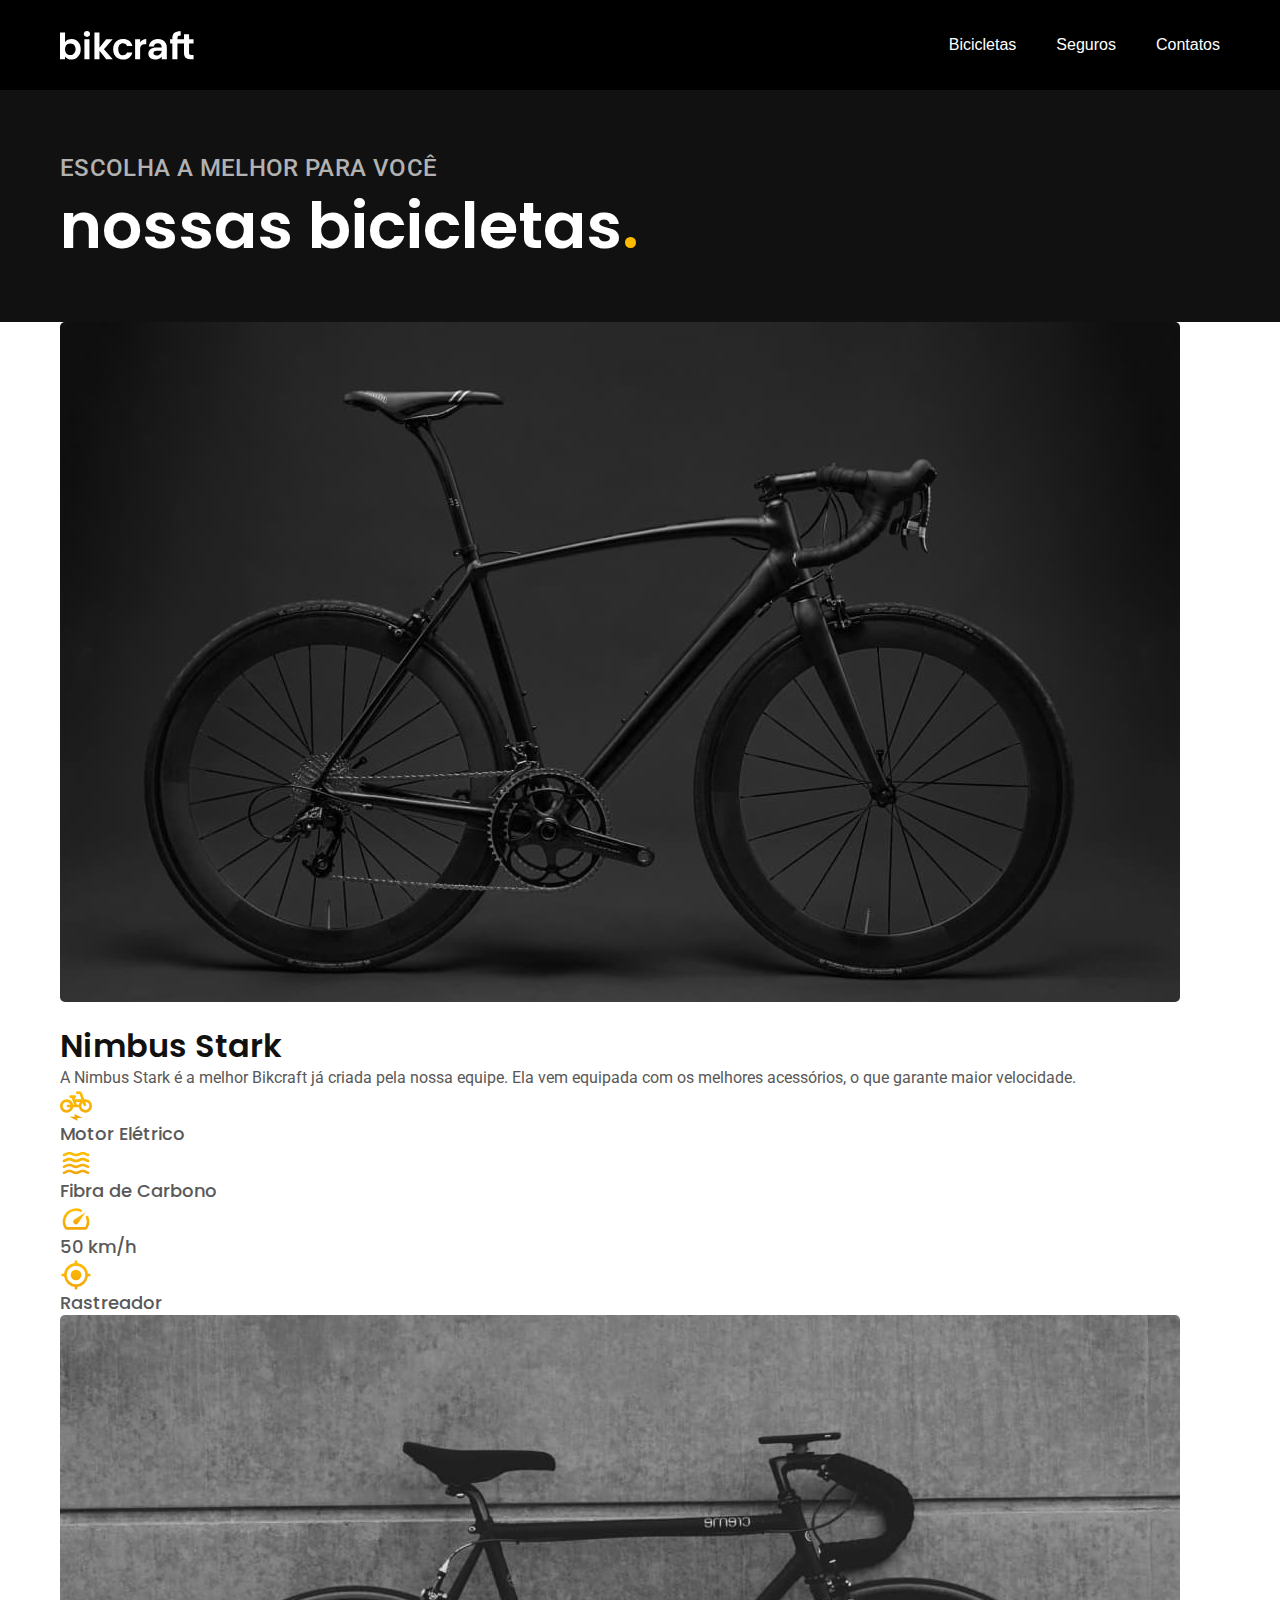
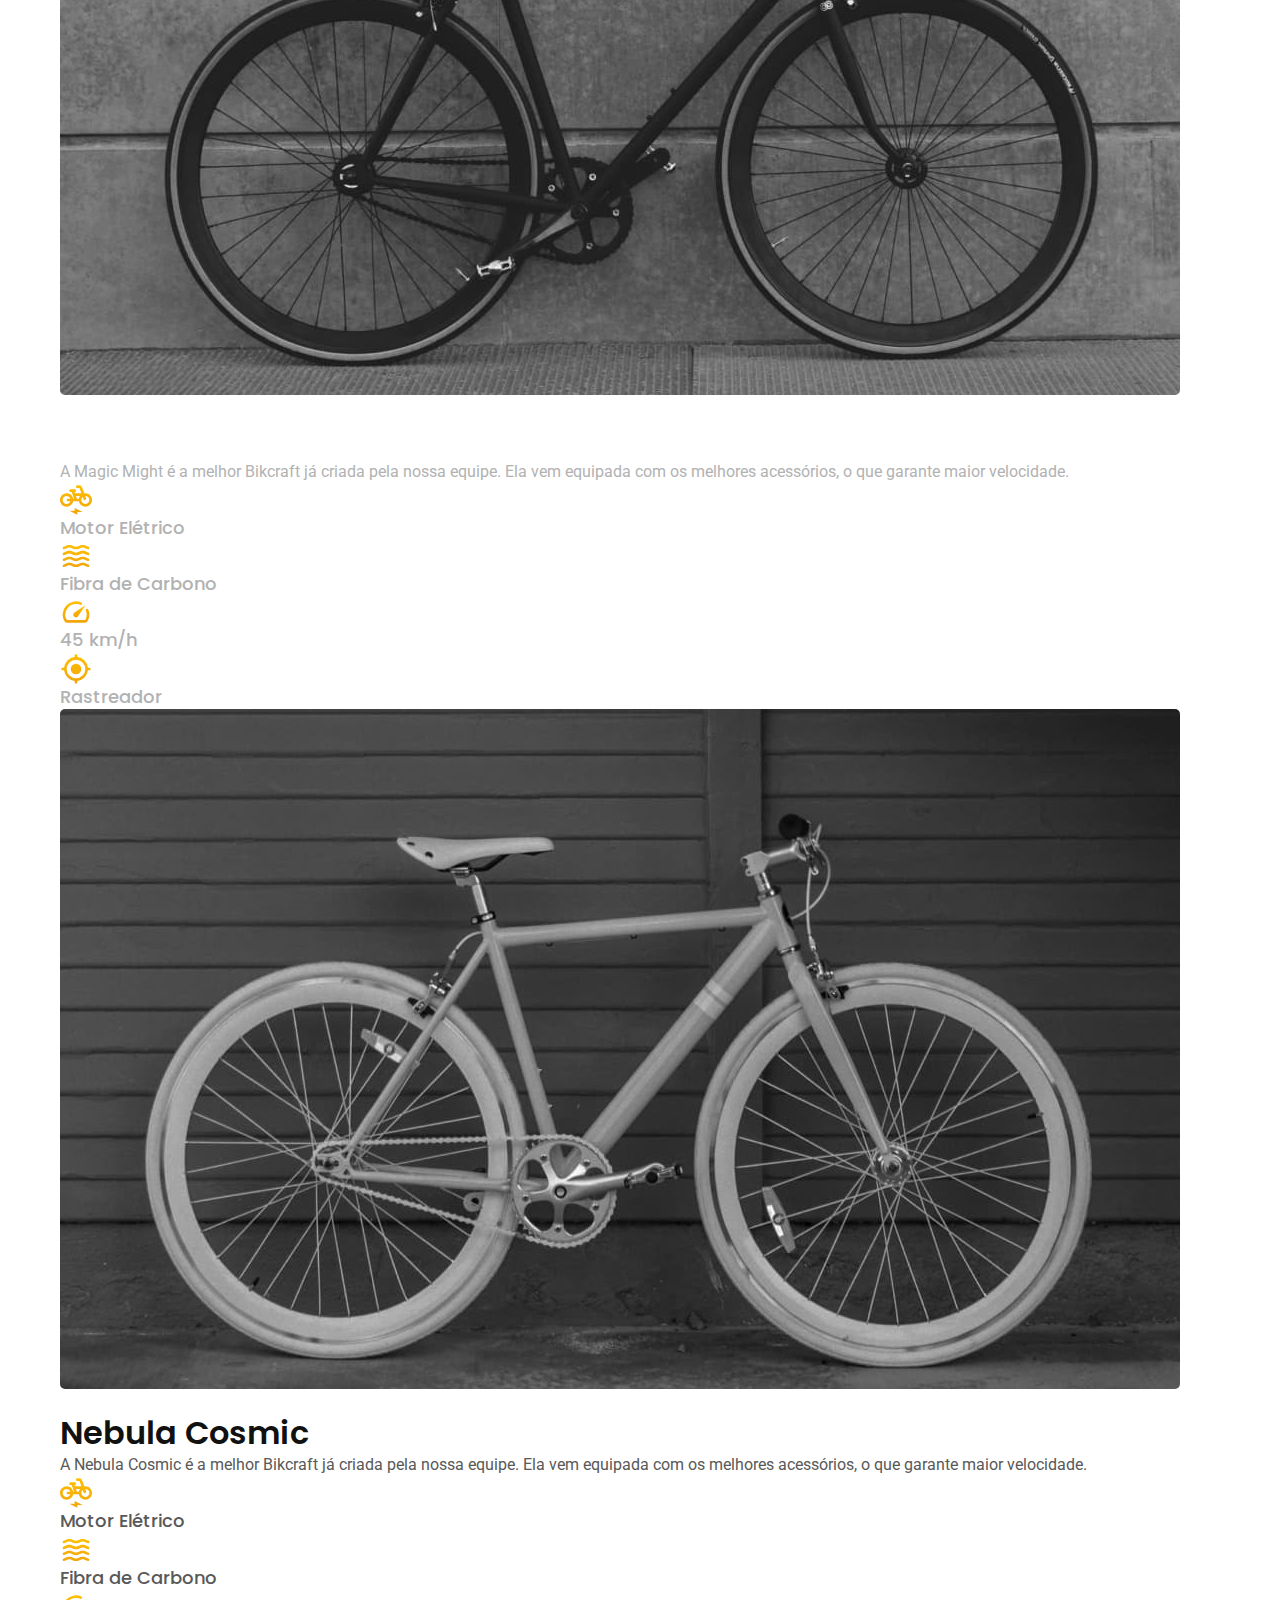
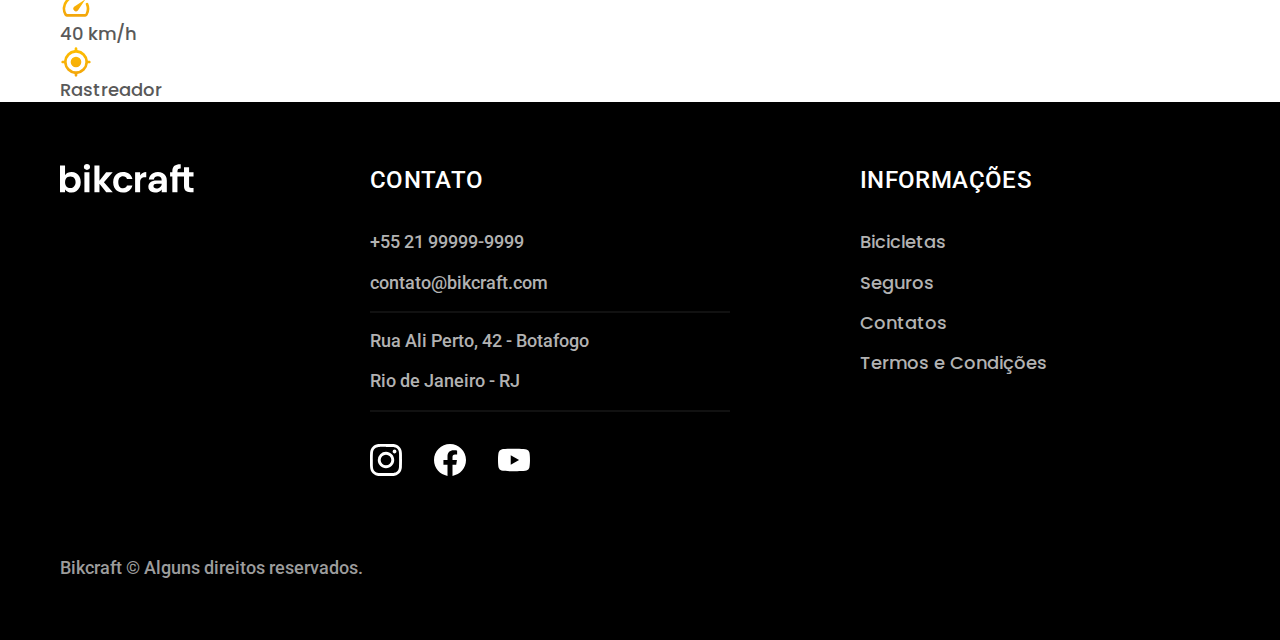
==== bicicletas.html @ 102e9d37 "termos" ====
<!DOCTYPE html>
<html lang="pt-br">

<head>
  <meta charset="UTF-8">
  <meta name="viewport" content="width=device-width, initial-scale=1.0">
  <meta name="description" content="bicicletas">

  <title> bicicletas | Bickraft</title>
  <link rel="stylesheet" href="./css/style.css">

  <link rel="preconnect" href="https://fonts.googleapis.com">
  <link rel="preconnect" href="https://fonts.gstatic.com" crossorigin>
  <link href="https://fonts.googleapis.com/css2?family=Fira+Sans:wght@400;700&family=Merriweather:ital,wght@1,900&family=Poppins:wght@400;600&family=Roboto:wght@400;500&display=swap" rel="stylesheet">
</head>

<body id="bicicletas">
  <header class="header-bg">
    <div class="header container">
      <a href="./">
        <img src="./img/bikcraft.svg" alt="Bickraft">
      </a>

      <nav aria-label="primaria">
        <ul class="header-menu cor-0">
          <li><a href="./bicicletas.html">Bicicletas</a></li>
          <li><a href="./seguros.html">Seguros</a></li>
          <li><a href="./contatos.html">Contatos</a></li>
        </ul>
      </nav>
    </div>
  </header>

  <main>
    <div class="titulo-bg">
      <div class="titulo container">
        <p class="font-2-l-b cor-5">ESCOLHA A MELHOR PARA VOCÊ</p>
        <h1 class="font-1-xxl cor-0">nossas bicicletas<span class="cor-p1">.</span></h1>
      </div>
    </div>

    <div class="bicicletas-bg">
      <div class="bicicletas container">
        <div class="bicicletas-imagem">
          <img src="./img/bicicletas/nimbus.jpg" alt=" bicicleta preta">
          <span class="font-2-m cor-0">R$ 4999</span>
        </div>

        <div class="bicicletas-conteudo">
          <h2 class="font-1-xl">Nimbus Stark</h2>
          <p class="font-2-s cor-8">A Nimbus Stark é a melhor Bikcraft já criada pela nossa equipe. Ela vem equipada com os melhores acessórios, o que garante maior velocidade.</p>
          <ul class="font-1-m cor-8">
            <li>
              <img src="./img/icones/eletrica.svg" alt=""> Motor Elétrico
            </li>
            <li>
              <img src="./img/icones/carbono.svg" alt=""> Fibra de Carbono
            </li>
            <li>
              <img src="./img/icones/velocidade.svg" alt=""> 50 km/h
            </li>
            <li>
              <img src="./img/icones/rastreador.svg" alt=""> Rastreador
            </li>
          </ul>
        </div>
      </div>
    </div>
    
    <div class="bicicletas-bg">
      <div class="bicicletas container">
        <div class="bicicletas-imagem">
          <img src="./img/bicicletas/magic.jpg" alt=" bicicleta preta">
          <span class="font-2-m cor-0">R$ 2499</span>
        </div>
    <div class="bicicletas-conteudo">
      <h2 class="font-1-xl cor-0">Magic Might</h2>
      <p class="font-2-s cor-5">A Magic Might é a melhor Bikcraft já criada pela nossa equipe. Ela vem equipada com os melhores acessórios, o que garante maior velocidade.</p>
      <ul class="font-1-m cor-5">
        <li>
          <img src="./img/icones/eletrica.svg" alt=""> Motor Elétrico
        </li>
        <li>
          <img src="./img/icones/carbono.svg" alt=""> Fibra de Carbono
        </li>
        <li>
          <img src="./img/icones/velocidade.svg" alt=""> 45 km/h
        </li>
        <li>
          <img src="./img/icones/rastreador.svg" alt=""> Rastreador
        </li>
      </ul>
    </div>
  </div>
</div>
<div class="bicicletas-bg">
  <div class="bicicletas container">
    <div class="bicicletas-imagem">
      <img src="./img/bicicletas/nebula.jpg" alt=" bicicleta preta">
      <span class="font-2-m cor-0">R$ 3999</span>
    </div>
        <div class="bicicletas-conteudo">
          <h2 class="font-1-xl">Nebula Cosmic</h2>
          <p class="font-2-s cor-8">A Nebula Cosmic é a melhor Bikcraft já criada pela nossa equipe. Ela vem equipada com os melhores acessórios, o que garante maior velocidade.</p>
          <ul class="font-1-m cor-8">
            <li>
              <img src="./img/icones/eletrica.svg" alt=""> Motor Elétrico
            </li>
            <li>
              <img src="./img/icones/carbono.svg" alt=""> Fibra de Carbono
            </li>
            <li>
              <img src="./img/icones/velocidade.svg" alt=""> 40 km/h
            </li>
            <li>
              <img src="./img/icones/rastreador.svg" alt=""> Rastreador
            </li>
          </ul>
        </div>
      </div>
    </div>

  </main>


  <footer class="footer-bg">
    <div class="footer container">
      <img src="./img/bikcraft.svg" alt="Logo">
      <div class="footer-contato">
        <h3 class="font-2-l-b cor-0">Contato</h3>
        <ul class="font-2-m cor-5">
          <li>
            <a href="tel:+5521999999999">+55 21 99999-9999</a>
          </li>
          <li>
            <a href="mailto:contato@bikcraft.com">contato@bikcraft.com</a>
          </li>
          <li> Rua Ali Perto, 42 - Botafogo</li>
          <li>Rio de Janeiro - RJ</li>
        </ul>
        <div class="footer-redes">
          <a href="./"> <img src="./img/redes/instagram.svg" alt=" Instagram"></a>
          <a href="./"> <img src="./img/redes/facebook.svg" alt="facebook"></a>
          <a href="./"> <img src="./img/redes/youtube.svg" alt="youtube"></a>
        </div>


      </div>
      <div class="footer-informacoes">
        <h3 class="font-2-l-b cor-0">Informações</h3>
        <nav>
          <ul class="font-1-m cor-5">
            <li><a href="./bicicletas.html">Bicicletas</a></li>
            <li><a href="./seguros.html">Seguros</a></li>
            <li><a href="./contatos.html">Contatos</a></li>
            <li><a href="./termos.html">Termos e Condições</a></li>
          </ul>
        </nav>
      </div>
      <p class="footer-copy font-2-m cor-6">Bikcraft © Alguns direitos reservados.</p>
    </div>

  </footer>

</body>

</html>
---- css/style.css ----
@import "./global/global.css";

@import "./utilidades/tipografia.css";
@import "./utilidades/cores.css";

@import "./global/header.css";
@import "./global/footer.css";

@import "./utilidades/componentes.css";

@import "./home/introducao.css";
@import "./home/tecnologia.css";
@import "./home/parceiros.css";
@import "./home/depoimento.css";

@import "./bicicletas/bicicletas.css";
@import "./bicicletas/bicicletas.css";

@import "./seguros/seguros.css";

@import "./termos/termos.css"
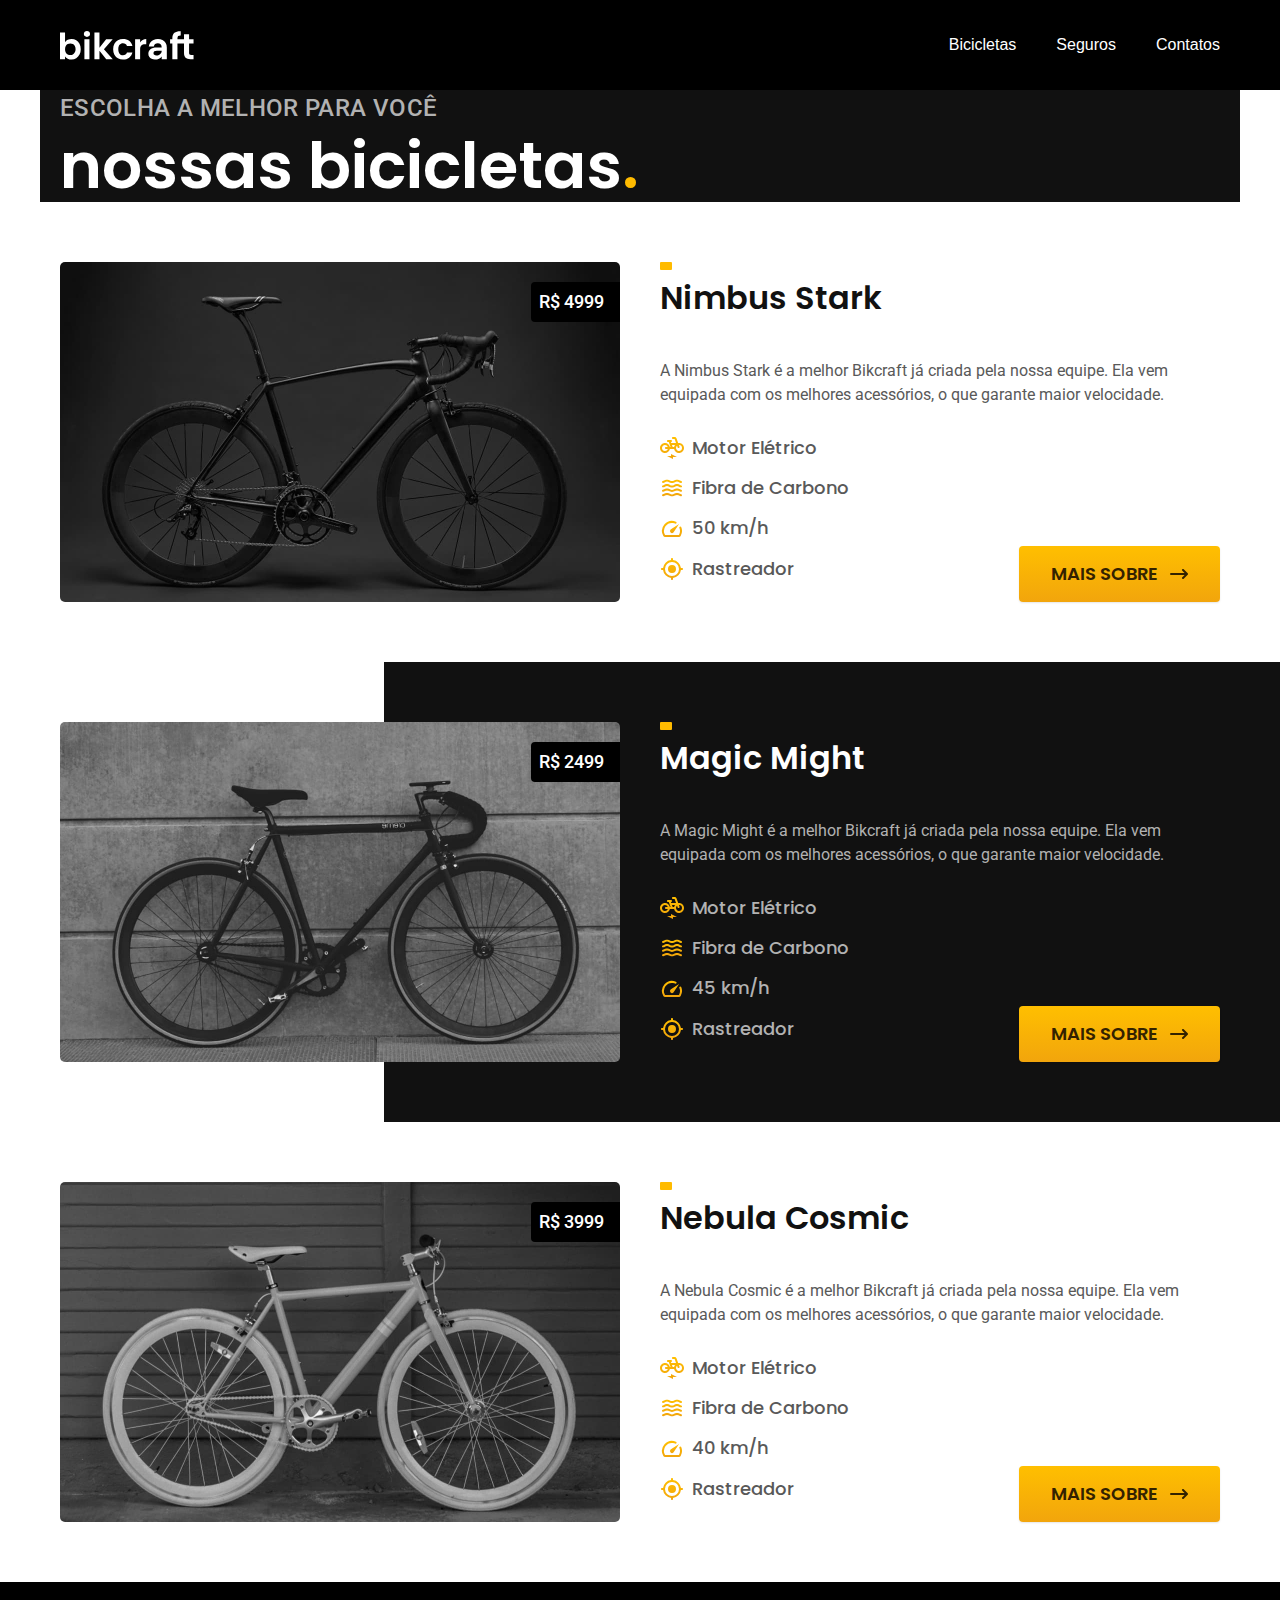
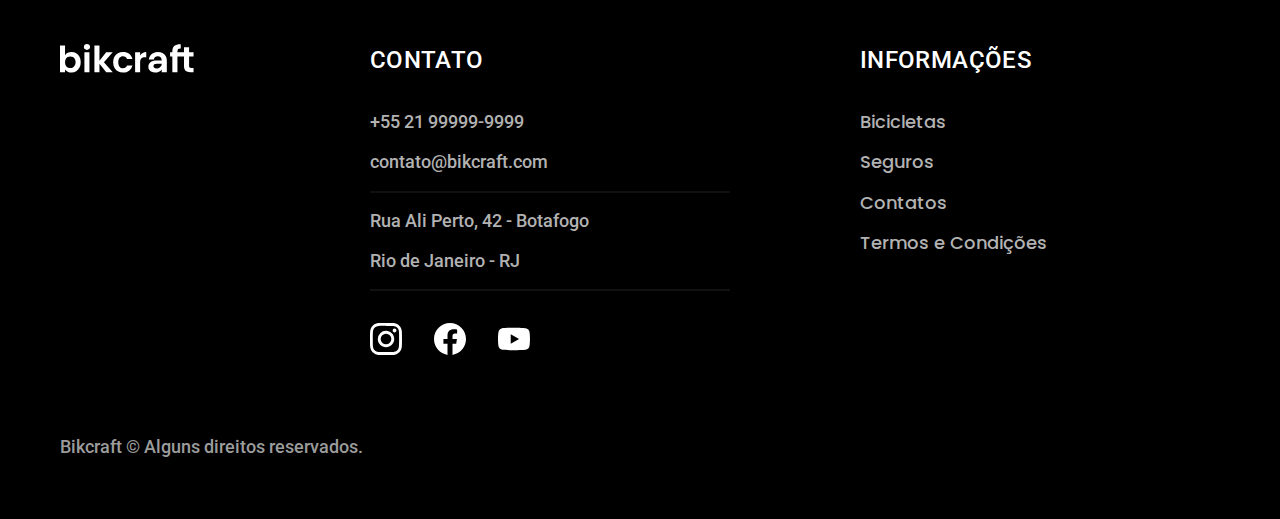
==== commit fe756ae8: "bicicletas" ====
--- a/bicicletas.html
+++ b/bicicletas.html
@@ -32,24 +32,54 @@
   </header>
 
   <main>
-    <div class="titulo-bg">
+
+
       <div class="titulo container">
         <p class="font-2-l-b cor-5">ESCOLHA A MELHOR PARA VOCÊ</p>
         <h1 class="font-1-xxl cor-0">nossas bicicletas<span class="cor-p1">.</span></h1>
       </div>
+
+
+
+
+    <div class="bicicletas container">
+      <div class="bicicletas-imagem">
+        <img src="./img/bicicletas/nimbus.jpg" alt=" bicicleta preta">
+        <span class="font-2-m cor-0">R$ 4999</span>
+      </div>
+
+      <div class="bicicletas-conteudo">
+        <h2 class="font-1-xl">Nimbus Stark</h2>
+        <p class="font-2-s cor-8">A Nimbus Stark é a melhor Bikcraft já criada pela nossa equipe. Ela vem equipada com os melhores acessórios, o que garante maior velocidade.</p>
+        <ul class="font-1-m cor-8">
+          <li>
+            <img src="./img/icones/eletrica.svg" alt=""> Motor Elétrico
+          </li>
+          <li>
+            <img src="./img/icones/carbono.svg" alt=""> Fibra de Carbono
+          </li>
+          <li>
+            <img src="./img/icones/velocidade.svg" alt=""> 50 km/h
+          </li>
+          <li>
+            <img src="./img/icones/rastreador.svg" alt=""> Rastreador
+          </li>
+        </ul>
+        <a class="botao seta" href="./bicicletas/nimbus.html">Mais Sobre</a>
+      </div>
     </div>
+
 
     <div class="bicicletas-bg">
       <div class="bicicletas container">
         <div class="bicicletas-imagem">
-          <img src="./img/bicicletas/nimbus.jpg" alt=" bicicleta preta">
-          <span class="font-2-m cor-0">R$ 4999</span>
+          <img src="./img/bicicletas/magic.jpg" alt=" bicicleta preta">
+          <span class="font-2-m cor-0">R$ 2499</span>
         </div>
-
         <div class="bicicletas-conteudo">
-          <h2 class="font-1-xl">Nimbus Stark</h2>
-          <p class="font-2-s cor-8">A Nimbus Stark é a melhor Bikcraft já criada pela nossa equipe. Ela vem equipada com os melhores acessórios, o que garante maior velocidade.</p>
-          <ul class="font-1-m cor-8">
+          <h2 class="font-1-xl cor-0">Magic Might</h2>
+          <p class="font-2-s cor-5">A Magic Might é a melhor Bikcraft já criada pela nossa equipe. Ela vem equipada com os melhores acessórios, o que garante maior velocidade.</p>
+          <ul class="font-1-m cor-5">
             <li>
               <img src="./img/icones/eletrica.svg" alt=""> Motor Elétrico
             </li>
@@ -57,68 +87,43 @@
               <img src="./img/icones/carbono.svg" alt=""> Fibra de Carbono
             </li>
             <li>
-              <img src="./img/icones/velocidade.svg" alt=""> 50 km/h
+              <img src="./img/icones/velocidade.svg" alt=""> 45 km/h
             </li>
             <li>
               <img src="./img/icones/rastreador.svg" alt=""> Rastreador
             </li>
           </ul>
+          <a class="botao seta" href="./bicicletas/magic.html">Mais Sobre</a>
         </div>
       </div>
     </div>
-    
-    <div class="bicicletas-bg">
-      <div class="bicicletas container">
-        <div class="bicicletas-imagem">
-          <img src="./img/bicicletas/magic.jpg" alt=" bicicleta preta">
-          <span class="font-2-m cor-0">R$ 2499</span>
-        </div>
-    <div class="bicicletas-conteudo">
-      <h2 class="font-1-xl cor-0">Magic Might</h2>
-      <p class="font-2-s cor-5">A Magic Might é a melhor Bikcraft já criada pela nossa equipe. Ela vem equipada com os melhores acessórios, o que garante maior velocidade.</p>
-      <ul class="font-1-m cor-5">
-        <li>
-          <img src="./img/icones/eletrica.svg" alt=""> Motor Elétrico
-        </li>
-        <li>
-          <img src="./img/icones/carbono.svg" alt=""> Fibra de Carbono
-        </li>
-        <li>
-          <img src="./img/icones/velocidade.svg" alt=""> 45 km/h
-        </li>
-        <li>
-          <img src="./img/icones/rastreador.svg" alt=""> Rastreador
-        </li>
-      </ul>
-    </div>
-  </div>
-</div>
-<div class="bicicletas-bg">
-  <div class="bicicletas container">
-    <div class="bicicletas-imagem">
-      <img src="./img/bicicletas/nebula.jpg" alt=" bicicleta preta">
-      <span class="font-2-m cor-0">R$ 3999</span>
-    </div>
-        <div class="bicicletas-conteudo">
-          <h2 class="font-1-xl">Nebula Cosmic</h2>
-          <p class="font-2-s cor-8">A Nebula Cosmic é a melhor Bikcraft já criada pela nossa equipe. Ela vem equipada com os melhores acessórios, o que garante maior velocidade.</p>
-          <ul class="font-1-m cor-8">
-            <li>
-              <img src="./img/icones/eletrica.svg" alt=""> Motor Elétrico
-            </li>
-            <li>
-              <img src="./img/icones/carbono.svg" alt=""> Fibra de Carbono
-            </li>
-            <li>
-              <img src="./img/icones/velocidade.svg" alt=""> 40 km/h
-            </li>
-            <li>
-              <img src="./img/icones/rastreador.svg" alt=""> Rastreador
-            </li>
-          </ul>
-        </div>
+
+    <div class="bicicletas container">
+      <div class="bicicletas-imagem">
+        <img src="./img/bicicletas/nebula.jpg" alt=" bicicleta preta">
+        <span class="font-2-m cor-0">R$ 3999</span>
+      </div>
+      <div class="bicicletas-conteudo">
+        <h2 class="font-1-xl">Nebula Cosmic</h2>
+        <p class="font-2-s cor-8">A Nebula Cosmic é a melhor Bikcraft já criada pela nossa equipe. Ela vem equipada com os melhores acessórios, o que garante maior velocidade.</p>
+        <ul class="font-1-m cor-8">
+          <li>
+            <img src="./img/icones/eletrica.svg" alt=""> Motor Elétrico
+          </li>
+          <li>
+            <img src="./img/icones/carbono.svg" alt=""> Fibra de Carbono
+          </li>
+          <li>
+            <img src="./img/icones/velocidade.svg" alt=""> 40 km/h
+          </li>
+          <li>
+            <img src="./img/icones/rastreador.svg" alt=""> Rastreador
+          </li>
+        </ul>
+        <a class="botao seta" href="./bicicletas/nebula.html">Mais Sobre</a>
       </div>
     </div>
+
 
   </main>
 
--- a/css/style.css
+++ b/css/style.css
@@ -13,7 +13,7 @@
 @import "./home/parceiros.css";
 @import "./home/depoimento.css";
 
-@import "./bicicletas/bicicletas.css";
+@import "./bicicletas/lista-bicicletas.css";
 @import "./bicicletas/bicicletas.css";
 
 @import "./seguros/seguros.css";
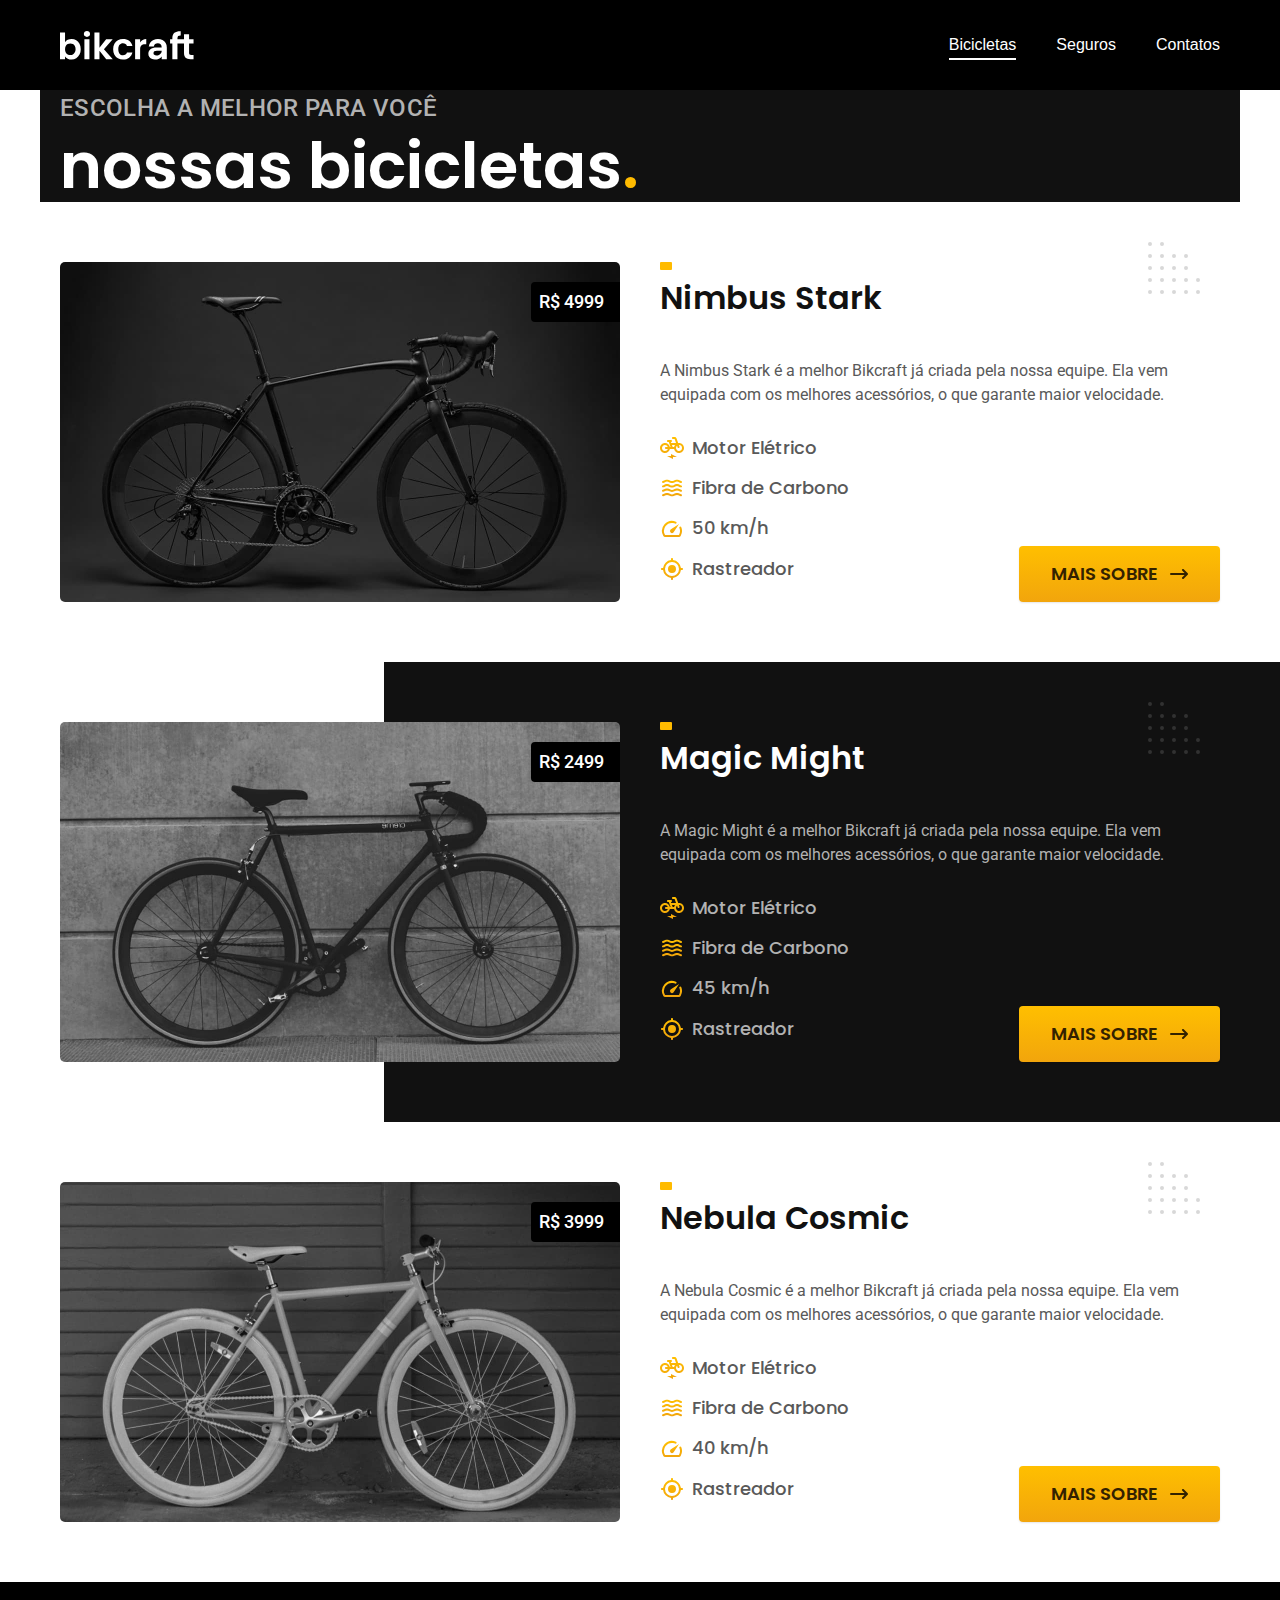
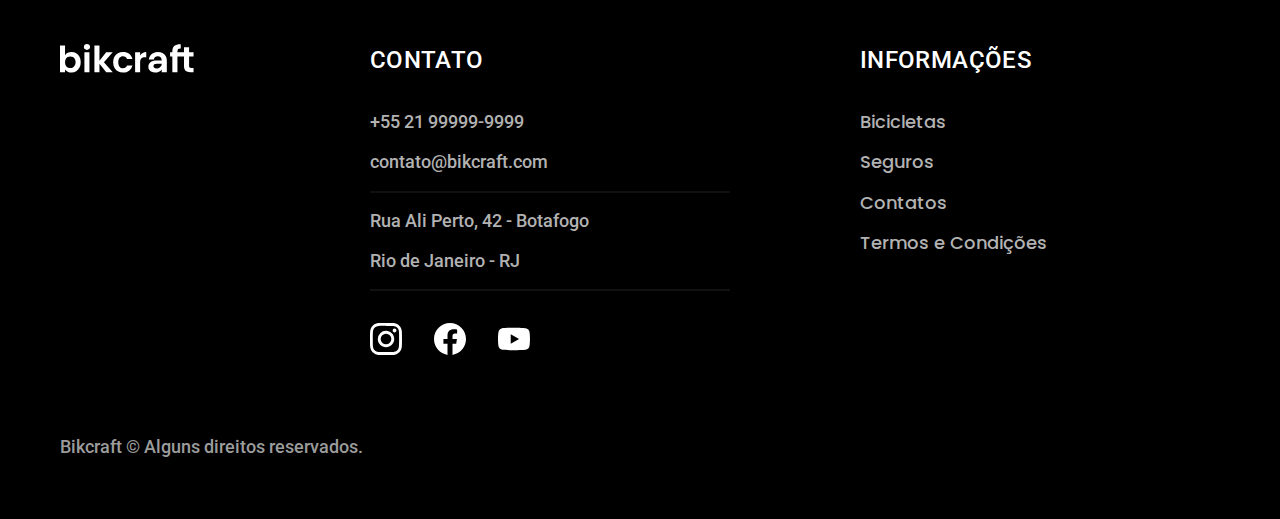
==== commit adf13085: "final" ====
--- a/bicicletas.html
+++ b/bicicletas.html
@@ -12,6 +12,7 @@
   <link rel="preconnect" href="https://fonts.googleapis.com">
   <link rel="preconnect" href="https://fonts.gstatic.com" crossorigin>
   <link href="https://fonts.googleapis.com/css2?family=Fira+Sans:wght@400;700&family=Merriweather:ital,wght@1,900&family=Poppins:wght@400;600&family=Roboto:wght@400;500&display=swap" rel="stylesheet">
+  <script> document.documentElement.classList.add("js"); </script>
 </head>
 
 <body id="bicicletas">
@@ -34,10 +35,10 @@
   <main>
 
 
-      <div class="titulo container">
-        <p class="font-2-l-b cor-5">ESCOLHA A MELHOR PARA VOCÊ</p>
-        <h1 class="font-1-xxl cor-0">nossas bicicletas<span class="cor-p1">.</span></h1>
-      </div>
+    <div class="titulo container">
+      <p class="font-2-l-b cor-5">ESCOLHA A MELHOR PARA VOCÊ</p>
+      <h1 class="font-1-xxl cor-0">nossas bicicletas<span class="cor-p1">.</span></h1>
+    </div>
 
 
 
@@ -167,6 +168,8 @@
 
   </footer>
 
+  <script src="./js/script.js"></script>
 </body>
 
+
 </html>--- a/css/style.css
+++ b/css/style.css
@@ -2,11 +2,14 @@
 
 @import "./utilidades/tipografia.css";
 @import "./utilidades/cores.css";
+@import "./utilidades/componentes.css";
+@import "./utilidades/formulario.css";
+@import "./utilidades/animacao.css";
 
 @import "./global/header.css";
 @import "./global/footer.css";
 
-@import "./utilidades/componentes.css";
+
 
 @import "./home/introducao.css";
 @import "./home/tecnologia.css";
@@ -15,10 +18,23 @@
 
 @import "./bicicletas/lista-bicicletas.css";
 @import "./bicicletas/bicicletas.css";
+@import "./bicicleta/bicicleta.css";
 
 @import "./seguros/seguros.css";
+@import "./seguros/perguntas.css";
+@import "./seguros/vantagens.css";
 
-@import "./termos/termos.css"
+@import "./bicicleta/seguro.css";
+
+@import "./contato/contato.css";
+@import "./contato/lojas.css";
+
+@import "./orcamento/orcamento.css";
+
+@import "./termos/termos.css";
 
 
 
+
+
+
